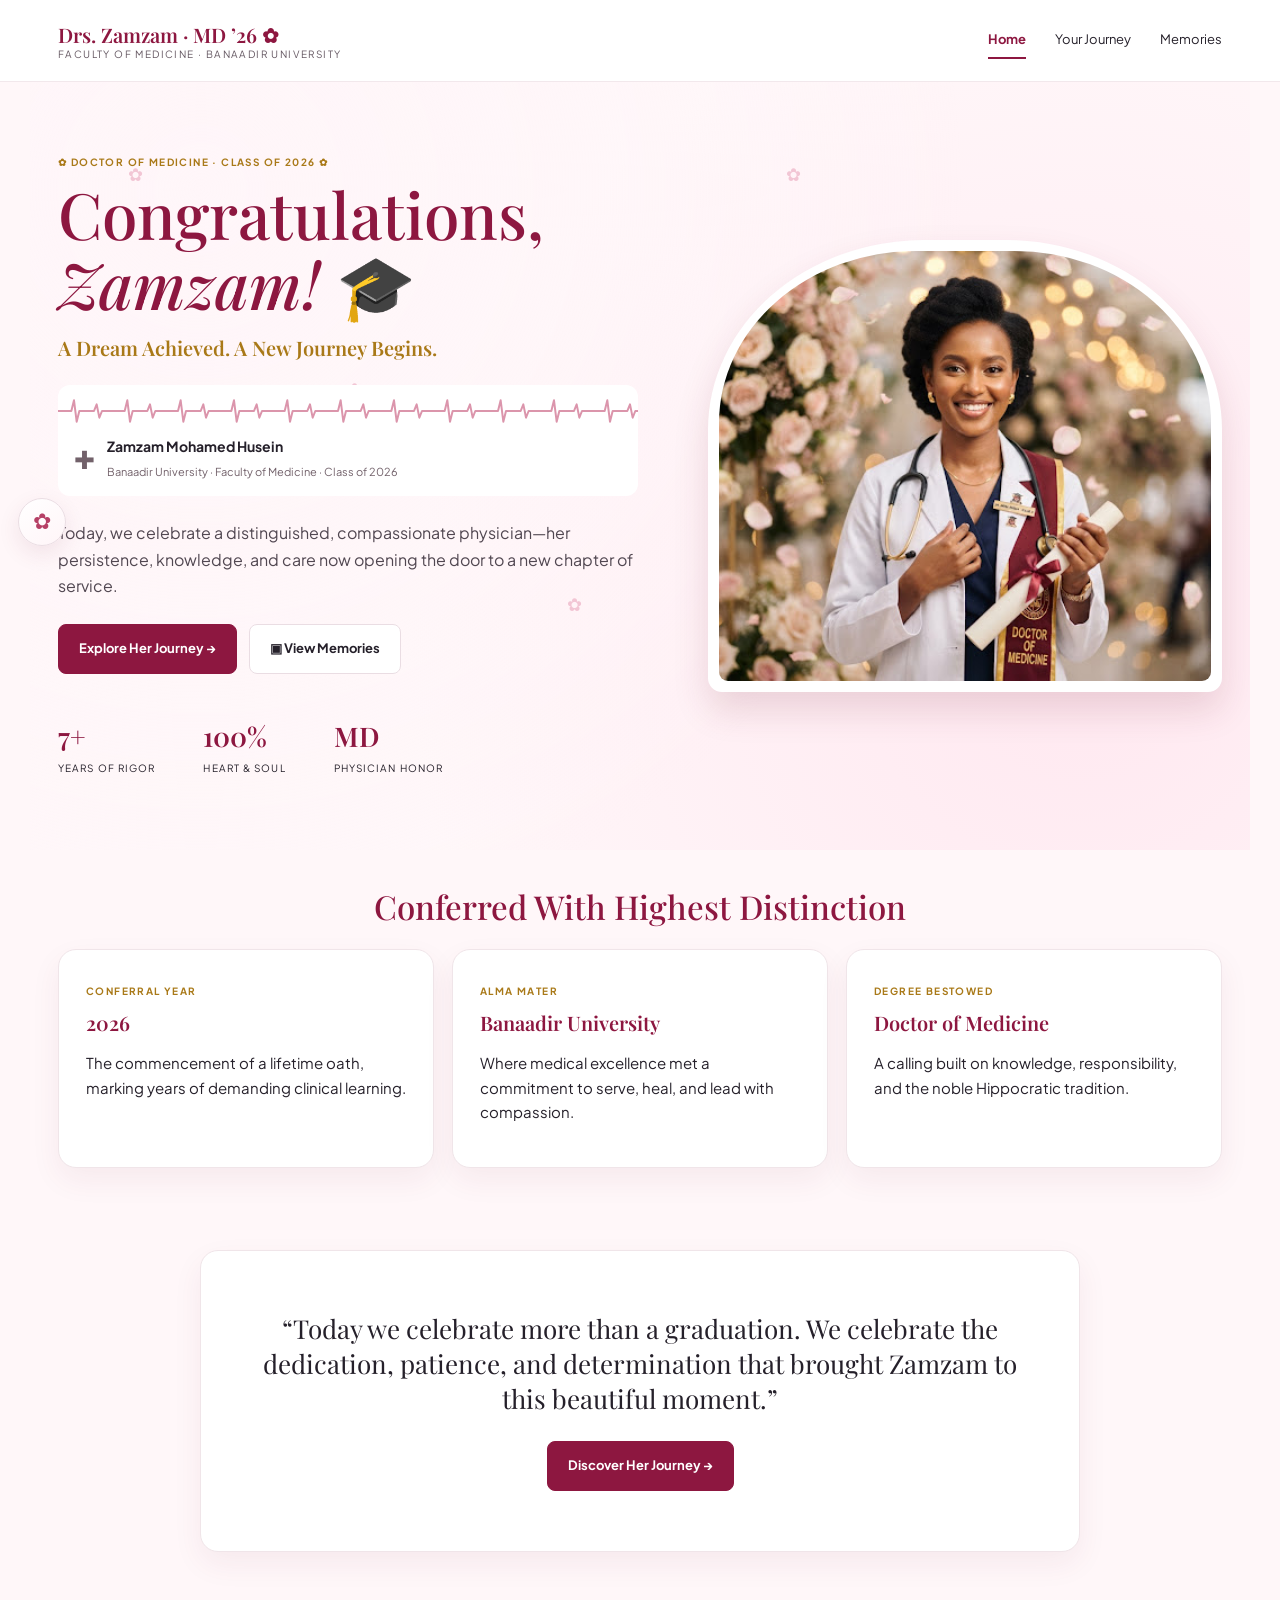
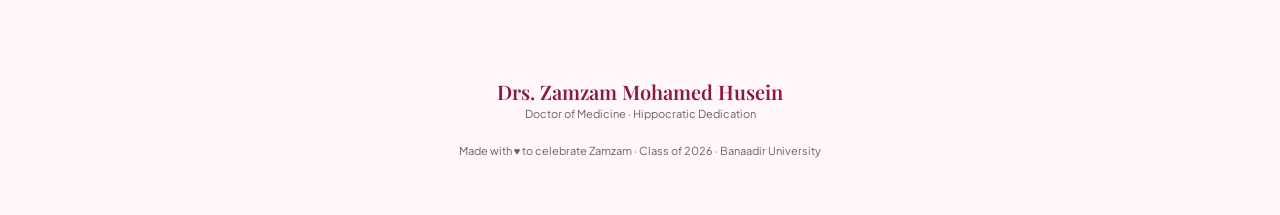
==== index.html @ 51336e5a "initial commit" ====
<!doctype html><html lang="en"><head><meta charset="utf-8"><meta name="viewport" content="width=device-width,initial-scale=1"><title>Congratulations, Zamzam!</title><link rel="preconnect" href="https://fonts.googleapis.com"><link rel="preconnect" href="https://fonts.gstatic.com" crossorigin><link href="https://fonts.googleapis.com/css2?family=Playfair+Display:ital,wght@0,500;0,600;1,500&family=Plus+Jakarta+Sans:wght@400;600;700&display=swap" rel="stylesheet"><link rel="stylesheet" href="styles.css"></head><body>
<header class="site-header"><div class="nav-wrap"><a class="brand" href="index.html">Drs. Zamzam · MD ’26 ✿<small>Faculty of Medicine · Banaadir University</small></a><nav class="desktop-nav"><a class="active" href="index.html">Home</a><a href="journey.html">Your Journey</a><a href="memories.html">Memories</a></nav><button class="menu-button" aria-label="Open menu" onclick="toggleMenu()">☰</button></div></header><nav class="mobile-menu" aria-label="Mobile navigation"><button aria-label="Close menu" onclick="toggleMenu()">×</button><span class="eyebrow">Zamzam ✿</span><a href="index.html">Home</a><a href="journey.html">Your Journey</a><a href="memories.html">Memories</a><small>Faculty of Medicine · Banaadir University</small></nav>
<main><section class="page home-hero"><div class="hero-copy"><div class="eyebrow">✿ Doctor of Medicine · Class of 2026 ✿</div><h1 class="title">Congratulations,<br><em>Zamzam!</em> 🎓</h1><h2 style="font:600 20px var(--serif);color:var(--gold);margin:0">A Dream Achieved. A New Journey Begins.</h2><div class="credentials"><span style="font-size:25px">✚</span><div><strong>Zamzam Mohamed Husein</strong><span>Banaadir University · Faculty of Medicine · Class of 2026</span></div></div><p>Today, we celebrate a distinguished, compassionate physician—her persistence, knowledge, and care now opening the door to a new chapter of service.</p><div class="hero-actions"><a class="button" href="journey.html">Explore Her Journey →</a><a class="button ghost" href="memories.html">▣ View Memories</a></div><div class="stats"><div class="stat"><b>7+</b><span>Years of rigor</span></div><div class="stat"><b>100%</b><span>Heart & soul</span></div><div class="stat"><b>MD</b><span>Physician honor</span></div></div></div><div class="portrait-frame"><img src="assets/photo1.jpg" alt="Dr. Zamzam celebrating her medical graduation" fetchpriority="high" decoding="async" width="720" height="430"></div></section>
<section class="page" style="padding-top:5px"><div class="center"><span class="eyebrow">Historic milestone</span><h2 class="title" style="font-size:33px">Conferred With Highest Distinction</h2></div><div class="feature-strip"><article class="card"><span class="eyebrow">Conferral year</span><h3>2026</h3><p>The commencement of a lifetime oath, marking years of demanding clinical learning.</p></article><article class="card"><span class="eyebrow">Alma mater</span><h3>Banaadir University</h3><p>Where medical excellence met a commitment to serve, heal, and lead with compassion.</p></article><article class="card"><span class="eyebrow">Degree bestowed</span><h3>Doctor of Medicine</h3><p>A calling built on knowledge, responsibility, and the noble Hippocratic tradition.</p></article></div><div class="card quote"><blockquote>“Today we celebrate more than a graduation. We celebrate the dedication, patience, and determination that brought Zamzam to this beautiful moment.”</blockquote><a class="button" href="journey.html">Discover Her Journey →</a></div></section></main><footer class="site-footer"><strong>Drs. Zamzam Mohamed Husein</strong>Doctor of Medicine · Hippocratic Dedication<br><br>Made with ♥ to celebrate Zamzam · Class of 2026 · Banaadir University</footer><script src="site.js"></script></body></html>
---- styles.css ----
:root{--wine:#8d1740;--rose:#b64066;--blush:#fff7f9;--ink:#25202a;--gold:#a97918;--line:#ead8df;--paper:#fff;--serif:"Playfair Display",Georgia,serif;--sans:"Plus Jakarta Sans",Arial,sans-serif}*{box-sizing:border-box}html{scroll-behavior:smooth}body{margin:0;background:var(--blush);color:var(--ink);font:15px/1.65 var(--sans)}img{display:block;width:100%;object-fit:cover}a{color:inherit;text-decoration:none}.site-header{height:82px;background:#fffffff2;backdrop-filter:blur(15px);border-bottom:1px solid #f2e8ec;position:sticky;top:0;z-index:20}.nav-wrap{max-width:1220px;height:100%;padding:0 28px;margin:auto;display:flex;align-items:center;justify-content:space-between;gap:24px}.brand{font:600 20px var(--serif);color:var(--wine)}.brand small{display:block;font:10px/1.2 var(--sans);letter-spacing:.14em;color:#665963;text-transform:uppercase}.desktop-nav{display:flex;gap:29px;font-size:13px}.desktop-nav a{padding:7px 0;border-bottom:2px solid transparent}.desktop-nav a.active{border-color:var(--wine);color:var(--wine);font-weight:700}.menu-button{display:none;background:transparent;border:0;color:var(--wine);font-size:27px;padding:8px}.mobile-menu{display:none}.eyebrow{font-size:10px;font-weight:700;letter-spacing:.14em;text-transform:uppercase;color:var(--gold)}.page{max-width:1220px;margin:auto;padding:72px 28px}.title{font:500 48px/1.1 var(--serif);color:var(--wine);margin:8px 0 15px}.subtitle{max-width:620px;color:#6a5c65;margin:0 auto}.center{text-align:center}.button{display:inline-flex;align-items:center;justify-content:center;gap:8px;border:1px solid var(--wine);border-radius:8px;padding:13px 20px;background:var(--wine);color:#fff;font-weight:700;font-size:13px;transition:.2s}.button:hover{transform:translateY(-2px);background:#70102f}.button.ghost{background:#fff;color:var(--ink);border-color:#eadde3}.card{background:var(--paper);border:1px solid #f0e5e9;border-radius:18px;box-shadow:0 12px 30px #75234410}.home-hero{min-height:570px;display:grid;grid-template-columns:1.06fr .94fr;align-items:center;gap:70px}.home-hero .title{font-size:64px}.credentials{display:grid;grid-template-columns:auto 1fr;align-items:center;column-gap:12px;row-gap:4px;margin:24px 0;padding:10px 16px 13px;border-radius:12px;background:#fff;overflow:hidden}.credentials strong{display:block;font-size:14px}.credentials span{font-size:11px;color:#72616a}.hero-copy p{max-width:590px;color:#514751;font-size:16px}.hero-actions{display:flex;gap:12px;margin-top:25px}.stats{display:flex;gap:48px;margin-top:44px}.stat b{font:600 27px var(--serif);color:var(--wine);display:block}.stat span{font-size:10px;letter-spacing:.11em;text-transform:uppercase}.portrait-frame{padding:11px;background:white;border-radius:42% 42% 14px 14px;box-shadow:0 18px 35px #79253b26}.portrait-frame img{height:430px;border-radius:40% 40% 9px 9px}.feature-strip{display:grid;grid-template-columns:repeat(3,1fr);gap:18px;margin:24px 0 82px}.feature-strip .card{padding:27px}.feature-strip h3{font:600 20px var(--serif);color:var(--wine);margin:7px 0}.quote{max-width:880px;margin:20px auto 0;padding:60px 40px;text-align:center}.quote blockquote{font:26px/1.35 var(--serif);margin:0 0 25px}.timeline{max-width:930px;margin:70px auto;position:relative}.timeline:before{content:"";position:absolute;top:20px;bottom:20px;left:50%;width:2px;background:linear-gradient(var(--line),#d7a01e,var(--line))}.milestone{display:grid;grid-template-columns:1fr 70px 1fr;align-items:center;margin:34px 0}.milestone:nth-child(odd) .milestone-card{grid-column:1;text-align:right}.milestone:nth-child(odd) .year{grid-column:2}.milestone:nth-child(even) .milestone-card{grid-column:3}.milestone:nth-child(even) .year{grid-column:2}.milestone-card{padding:20px 23px}.milestone-card h3{font:600 22px var(--serif);color:var(--wine);margin:2px 0 8px}.milestone-card p{margin:0;color:#665963;font-size:13px}.year{width:35px;height:35px;border-radius:50%;display:grid;place-items:center;background:var(--wine);border:6px solid var(--blush);color:#fff;font:11px var(--sans);z-index:1;justify-self:center}.journey-grid{display:grid;grid-template-columns:2fr 1fr;gap:18px}.journey-gallery{display:grid;grid-template-columns:1fr 1fr;gap:18px}.journey-gallery img{height:290px;border-radius:13px}.side-note{padding:31px;background:linear-gradient(145deg,#fff,#fff2f5)}.side-note h3{font:600 27px/1.2 var(--serif);color:var(--wine)}.gallery{display:grid;grid-template-columns:repeat(2,1fr);gap:20px;margin-top:36px}.memory{background:#fff;border:1px solid #f0e5e9;border-radius:14px;overflow:hidden;box-shadow:0 9px 24px #75234410;cursor:pointer;transition:.2s}.memory:hover{transform:translateY(-5px)}.memory img{height:300px}.memory figcaption{padding:13px 15px}.memory strong{display:block;font:600 18px var(--serif);color:var(--wine)}.memory span{font-size:11px;color:#70616a}.letter{max-width:850px;padding:57px 58px;margin:88px auto}.letter h2{font:500 31px var(--serif);color:var(--wine);margin:8px 0 22px}.letter p{color:#574b53}.letter .big-line{background:#fff0f4;padding:13px;text-align:center;font:600 24px var(--serif);color:var(--wine)}.celebrate{max-width:1120px;margin:45px auto 0;padding:55px 30px;background:linear-gradient(120deg,#89163d,#b34267);border-radius:18px;color:white;text-align:center}.celebrate h2{font:600 42px/1.1 var(--serif);margin:9px}.celebrate p{margin:0 0 25px}.celebrate .button{background:#ffdf7c;color:#55200c;border-color:#ffdf7c}.site-footer{text-align:center;padding:55px 20px;color:#6c5f68;font-size:11px}.site-footer strong{display:block;font:600 20px var(--serif);color:var(--wine)}.lightbox{position:fixed;inset:0;background:#1e1018e8;z-index:50;display:none;align-items:center;justify-content:center;padding:24px}.lightbox.open{display:flex}.lightbox img{max-width:min(900px,94vw);max-height:82vh;width:auto;border-radius:10px}.lightbox button{position:absolute;right:25px;top:20px;background:#fff;border:0;border-radius:50%;width:43px;height:43px;font-size:25px;color:var(--wine)}
@media(max-width:700px){.site-header{height:68px}.nav-wrap{padding:0 18px}.brand{font-size:18px}.brand small{display:none}.desktop-nav{display:none}.menu-button{display:block}.mobile-menu{position:fixed;inset:0;background:#fffafa;z-index:40;padding:26px;flex-direction:column;justify-content:center;align-items:center;gap:29px;background-image:radial-gradient(#e8bccb 1px,transparent 1px);background-size:23px 23px}.mobile-menu.open{display:flex}.mobile-menu a{font:500 39px var(--serif);color:var(--wine)}.mobile-menu button{position:absolute;right:20px;top:17px;background:none;border:0;font-size:30px;color:var(--wine)}.page{padding:44px 18px}.title{font-size:35px}.home-hero{display:flex;min-height:0;flex-direction:column-reverse;align-items:stretch;gap:27px;text-align:center}.home-hero .title{font-size:46px}.portrait-frame{border-radius:19px;padding:7px}.portrait-frame img{height:360px;border-radius:14px;object-position:center}.hero-copy p{font-size:14px}.credentials{text-align:left;margin:18px 0}.hero-actions{flex-direction:column;margin-top:22px}.hero-actions .button{width:100%}.stats{justify-content:center;gap:20px;margin-top:28px}.stat b{font-size:23px}.feature-strip{grid-template-columns:1fr;margin:46px 0}.feature-strip .card{padding:20px}.quote{padding:36px 20px}.quote blockquote{font-size:22px}.timeline{margin:42px 0 15px;padding-left:34px}.timeline:before{left:17px}.milestone,.milestone:nth-child(odd),.milestone:nth-child(even){display:block;margin:0 0 22px}.milestone-card,.milestone:nth-child(odd) .milestone-card,.milestone:nth-child(even) .milestone-card{display:block;text-align:left;padding:19px}.year,.milestone:nth-child(odd) .year,.milestone:nth-child(even) .year{position:absolute;left:0;margin-top:-64px;width:35px}.journey-grid{grid-template-columns:1fr}.journey-gallery{gap:10px}.journey-gallery img{height:195px}.side-note{padding:23px}.gallery{grid-template-columns:1fr;gap:15px;margin-top:25px}.memory img{height:280px}.letter{padding:34px 22px;margin:54px auto}.letter h2{font-size:27px}.celebrate{padding:42px 18px;border-radius:14px}.celebrate h2{font-size:34px}.subtitle{font-size:13px}.site-footer{padding:42px 18px}.lightbox{padding:12px}.lightbox button{right:14px;top:13px}.celebrate-actions{display:flex;flex-wrap:wrap;gap:12px;justify-content:center}.celebrate .button.ghost.celebrate-home{background:transparent;color:#fff;border-color:#ffffff80}.celebrate .button.ghost.celebrate-home:hover{background:#ffffff18;color:#fff}}

/* ── Animation polish (additive) ── */
@view-transition{navigation:auto}
::view-transition-old(root),::view-transition-new(root){animation-duration:.45s;animation-timing-function:cubic-bezier(.22,1,.36,1)}
::view-transition-old(root){animation-name:page-fade-out}
::view-transition-new(root){animation-name:page-fade-in}
@keyframes page-fade-out{from{opacity:1;transform:translateY(0)}to{opacity:0;transform:translateY(-10px)}}
@keyframes page-fade-in{from{opacity:0;transform:translateY(12px)}to{opacity:1;transform:translateY(0)}}
body{overflow-x:hidden}
body.menu-open{overflow:hidden}
body.lightbox-open{overflow:hidden}

/* Buttons */
.button{transition:transform .22s cubic-bezier(.22,1,.36,1),background .22s,box-shadow .22s,filter .22s,border-color .22s}
.button:hover{box-shadow:0 10px 22px #75234424;filter:brightness(1.03)}
.button:active{transform:translateY(0) scale(.98)}
.button:focus-visible{outline:2px solid var(--rose);outline-offset:3px}

/* Desktop nav */
.desktop-nav a{position:relative;transition:color .25s,border-color .25s}
.desktop-nav a:not(.active)::after{content:"";position:absolute;left:0;right:0;bottom:-2px;height:2px;background:linear-gradient(90deg,var(--rose),var(--wine));transform:scaleX(0);transform-origin:left;transition:transform .32s cubic-bezier(.22,1,.36,1)}
.desktop-nav a:not(.active):hover::after,.desktop-nav a.nav-hover::after{transform:scaleX(1)}
.desktop-nav a.active::after{content:"";position:absolute;left:0;right:0;bottom:-2px;height:2px;background:var(--wine);transform:scaleX(1)}

/* Mobile menu */
.menu-button{transition:transform .25s,color .25s}
.menu-button:active{transform:scale(.92)}
@media(max-width:700px){.mobile-menu{display:flex;pointer-events:none}}
.mobile-menu{opacity:0;visibility:hidden;transition:opacity .35s cubic-bezier(.22,1,.36,1),visibility .35s}
.mobile-menu.open{opacity:1;visibility:visible;pointer-events:auto}
.mobile-menu a{opacity:0;transform:translateY(18px);transition:opacity .4s cubic-bezier(.22,1,.36,1),transform .4s cubic-bezier(.22,1,.36,1);transition-delay:calc(.06s * var(--nav-i, 0))}
.mobile-menu.open a{opacity:1;transform:translateY(0)}
.mobile-menu button{transition:transform .25s}
.mobile-menu.open button{transform:rotate(90deg)}

/* Scroll reveals */
.reveal{opacity:0;transform:translateY(22px);transition:opacity .65s cubic-bezier(.22,1,.36,1),transform .65s cubic-bezier(.22,1,.36,1);transition-delay:calc(.08s * var(--reveal-i, 0))}
.reveal.reveal-heading{transform:translateY(16px)}
.reveal.reveal-image{transform:translateY(14px) scale(.97)}
.reveal.reveal-gallery{transform:translateY(20px) scale(.97)}
.reveal.is-visible{opacity:1;transform:none}
.reveal-timeline:before{transform-origin:top;transform:scaleY(0);transition:transform 1.1s cubic-bezier(.22,1,.36,1) .1s}
.reveal-timeline.is-visible:before{transform:scaleY(1)}
.reveal-milestone .milestone-card,.reveal-milestone .year{opacity:0;transform:translateY(16px) scale(.94);transition:opacity .55s cubic-bezier(.22,1,.36,1),transform .55s cubic-bezier(.22,1,.36,1);transition-delay:calc(.14s * var(--reveal-i, 0) + .2s)}
.reveal-milestone.is-visible .milestone-card,.reveal-milestone.is-visible .year{opacity:1;transform:none}
.reveal-milestone .year{transition-delay:calc(.14s * var(--reveal-i, 0) + .35s)}

/* Hero sequence */
.home-hero{position:relative;overflow:hidden}
.hero-bg{position:absolute;inset:-10%;background:radial-gradient(circle at 20% 20%,#fff6f9 0,transparent 55%),radial-gradient(circle at 80% 70%,#ffe8f0 0,transparent 50%);opacity:.6;pointer-events:none;z-index:0;transition:opacity .8s cubic-bezier(.22,1,.36,1)}
.home-hero.hero-ready .hero-bg{opacity:1}
.home-hero > *:not(.hero-bg):not(.hero-flowers){position:relative;z-index:1}
.hero-item{opacity:1;transform:translateY(8px);transition:opacity .42s cubic-bezier(.22,1,.36,1),transform .42s cubic-bezier(.22,1,.36,1);transition-delay:calc(.05s * var(--hero-i, 0))}
.hero-item.reveal-image,.portrait-frame.hero-item{transform:translateY(6px) scale(.99)}
.home-hero:not(.hero-ready) .hero-item{opacity:.92}
.home-hero.hero-ready .hero-item,.hero-item.is-visible{opacity:1;transform:none}
.hero-flowers{position:absolute;inset:0;pointer-events:none;z-index:0}
.hero-flower{position:absolute;left:var(--fx);top:var(--fy);color:#e8a0b8;font-size:18px;opacity:0;animation:hero-bloom 1.2s cubic-bezier(.22,1,.36,1) calc(.7s + var(--fd)) both,flower-float 9s ease-in-out calc(1.8s + var(--fd)) infinite}
@keyframes hero-bloom{from{opacity:0;transform:scale(.6) translateY(8px)}to{opacity:.55;transform:scale(1) translateY(0)}}
@keyframes flower-float{0%,100%{transform:translateY(0)}50%{transform:translateY(-8px)}}

/* Petals layer */
.petals-layer{position:fixed;inset:0;pointer-events:none;z-index:5;overflow:hidden;contain:strict}
.petal{position:absolute;left:var(--x);top:-8%;font-size:calc(18px * var(--size));opacity:.52;animation:petal-fall var(--duration) linear var(--delay) infinite}
.petal-inner{display:block;animation:petal-sway calc(var(--duration) * .45) ease-in-out var(--delay) infinite}
.petal-glyph{line-height:1}
.petal-flower{color:#e8a8bc;opacity:.58;font-size:calc(17px * var(--size))}
.petal-cap{color:#8d1740;opacity:.55;font-size:calc(16px * var(--size))}
.petal-scroll{color:#a97918;opacity:.52;font-size:calc(15px * var(--size))}
.petal-medical{color:#c97896;opacity:.54;font-size:calc(15px * var(--size))}
.petal-heart{color:#b64066;opacity:.56;font-size:calc(14px * var(--size))}
.petal-sparkle{color:#d7a01e;opacity:.58;font-size:calc(13px * var(--size))}
.petal-dot{width:7px;height:7px;border-radius:50%;background:#efb8ca;opacity:.38}
.petal-dot-gold{background:#e8c86a;opacity:.34}
@keyframes petal-fall{0%{transform:translate3d(0,-8vh,0) rotate(0deg)}100%{transform:translate3d(var(--drift),108vh,0) rotate(var(--spin,280deg))}}
@keyframes petal-sway{0%,100%{transform:translate3d(0,0,0)}50%{transform:translate3d(var(--sway,6px),0,0)}}

/* Flower celebration trigger */
.celebration-trigger{position:fixed;left:18px;top:58%;transform:translateY(-50%);z-index:25;width:48px;height:48px;padding:0;border:1px solid #eadde3;border-radius:50%;background:linear-gradient(145deg,#fff,#fff5f8);color:var(--rose);cursor:pointer;box-shadow:0 8px 22px #75234418,0 0 0 0 #b6406620;display:grid;place-items:center;transition:transform .25s cubic-bezier(.22,1,.36,1),box-shadow .25s,border-color .25s,background .25s;animation:trigger-float 4.2s ease-in-out infinite}
.celebration-trigger__icon{font-size:22px;line-height:1;display:block;animation:trigger-bloom 3.6s ease-in-out infinite}
.celebration-trigger:hover{border-color:#ddb8c8;box-shadow:0 10px 26px #75234424,0 0 0 4px #b6406614;transform:translateY(-50%) scale(1.05)}
.celebration-trigger:active{transform:translateY(-50%) scale(.94)}
.celebration-trigger:focus-visible{outline:2px solid var(--rose);outline-offset:3px}
.celebration-trigger.is-popping{animation:none;transform:translateY(-50%) scale(1.12);box-shadow:0 12px 28px #75234430,0 0 0 8px #ffdf7c33}
.celebration-trigger.is-popping .celebration-trigger__icon{animation:trigger-pop .55s cubic-bezier(.22,1,.36,1)}
@keyframes trigger-float{0%,100%{transform:translateY(-50%) translateX(0)}50%{transform:translateY(calc(-50% - 6px)) translateX(2px)}}
@keyframes trigger-bloom{0%,100%{transform:scale(1) rotate(0deg)}50%{transform:scale(1.08) rotate(-6deg)}}
@keyframes trigger-pop{0%{transform:scale(1)}40%{transform:scale(1.35) rotate(12deg)}100%{transform:scale(1) rotate(0deg)}}

/* ECG — full-width of host box, seamless infinite scroll */
.ecg-wrap{color:#d88aa3;overflow:hidden;width:100%;height:32px;margin:0;opacity:.9;contain:paint}
.credentials .ecg-wrap{grid-column:1/-1;width:calc(100% + 32px);margin:0 -16px 4px}
.celebrate .ecg-wrap{max-width:none;margin:0 auto 14px;color:#ffc9dc;height:36px}
.ecg-track{display:flex;width:max-content;height:100%;animation:ecg-scroll 14s linear infinite}
.ecg-line{height:100%;width:auto;display:block;flex:0 0 auto}
.ecg-path{vector-effect:non-scaling-stroke}
@keyframes ecg-scroll{from{transform:translate3d(0,0,0)}to{transform:translate3d(-50%,0,0)}}

/* Gallery */
.memory{position:relative;transition:transform .35s cubic-bezier(.22,1,.36,1),box-shadow .35s}
.memory::before{content:"";position:absolute;inset:0;background:linear-gradient(180deg,transparent 45%,#8d174038 100%);opacity:0;transition:opacity .35s;z-index:1;pointer-events:none;border-radius:14px}
.memory::after{content:"✿";position:absolute;top:14px;right:14px;color:#fff;font-size:16px;opacity:0;transform:scale(.8);transition:opacity .3s,transform .3s;z-index:2;pointer-events:none;text-shadow:0 2px 8px #00000040}
@media(hover:hover){.memory:hover{transform:translateY(-6px) scale(1.01);box-shadow:0 16px 34px #75234420}.memory:hover::before{opacity:1}.memory:hover::after{opacity:.95;transform:scale(1)}}
.memory img{transition:transform .45s cubic-bezier(.22,1,.36,1)}
@media(hover:hover){.memory:hover img{transform:scale(1.04)}}
.reveal-gallery.is-visible{transform:none}

/* Lightbox */
.lightbox{opacity:0;transition:opacity .32s cubic-bezier(.22,1,.36,1);background:#1e101800}
.lightbox.open{display:flex}
.lightbox.visible{background:#1e1018e8;opacity:1}
.lightbox.closing{opacity:0}
.lightbox img{opacity:0;transform:scale(.94);transition:opacity .32s cubic-bezier(.22,1,.36,1),transform .32s cubic-bezier(.22,1,.36,1)}
.lightbox.visible img{opacity:1;transform:scale(1)}
.lightbox.closing img{opacity:0;transform:scale(.96)}
.lightbox button{cursor:pointer;transition:transform .2s,box-shadow .2s;box-shadow:0 4px 14px #00000030}
.lightbox button:hover{transform:scale(1.06)}
.lightbox button:focus-visible{outline:2px solid var(--rose);outline-offset:2px}

/* Celebration */
.celebrate-actions{display:flex;flex-wrap:wrap;gap:12px;justify-content:center}
.celebrate .button.ghost.celebrate-home{background:transparent;color:#fff;border-color:#ffffff80}
.celebrate .button.ghost.celebrate-home:hover{background:#ffffff18;color:#fff}
.celebrate-stage{position:relative;overflow:hidden}
.celebrate-stage::before,.celebrate-stage::after{content:"✦";position:absolute;font-size:14px;color:#ffdf7c;opacity:0;pointer-events:none}
.celebrate-stage::before{top:18%;left:12%}
.celebrate-stage::after{bottom:20%;right:14%;animation-delay:.6s}
.celebrate-pop::before,.celebrate-pop::after{animation:sparkle 2.4s ease-in-out infinite}
.celebrate-pop h2{animation:celebrate-rise .8s cubic-bezier(.22,1,.36,1) both}
.celebrate-pop .eyebrow{animation:celebrate-rise .65s cubic-bezier(.22,1,.36,1) both}
.celebrate-pop p{animation:celebrate-rise .75s cubic-bezier(.22,1,.36,1) .08s both}
.celebrate-pop .celebrate-actions{animation:celebrate-rise .85s cubic-bezier(.22,1,.36,1) .16s both}
@keyframes celebrate-rise{from{opacity:0;transform:translateY(18px)}to{opacity:1;transform:none}}
@keyframes sparkle{0%,100%{opacity:0;transform:scale(.6) rotate(0deg)}50%{opacity:.75;transform:scale(1.2) rotate(20deg)}}
.confetti-canvas{position:fixed;inset:0;pointer-events:none;z-index:60}
.confetti-canvas--popper{z-index:65}

/* Journey gallery images */
.journey-gallery img{transition:transform .45s cubic-bezier(.22,1,.36,1),box-shadow .45s}
@media(hover:hover){.journey-gallery img:hover{transform:scale(1.02);box-shadow:0 12px 28px #75234418}}

/* Reduced motion */
@media(prefers-reduced-motion:reduce){
html{scroll-behavior:auto}
::view-transition-old(root),::view-transition-new(root){animation:none}
body.is-entering{animation:none}
.reveal,.reveal-milestone .milestone-card,.reveal-milestone .year,.hero-item{opacity:1;transform:none;transition:none}
.reveal-timeline:before{transform:scaleY(1);transition:none}
.petal,.petal-inner,.hero-flower,.celebration-trigger,.celebration-trigger__icon,.celebrate-pop h2,.celebrate-pop .eyebrow,.celebrate-pop p,.celebrate-pop .celebrate-actions{animation:none!important}
.ecg-track{animation:none!important}
.memory,.memory img,.button,.desktop-nav a::after,.mobile-menu,.mobile-menu a,.lightbox,.lightbox img,.celebration-trigger{transition:none}
.celebration-trigger:hover,.celebration-trigger:active{transform:translateY(-50%)}
}
@media(max-width:700px){
.petal:nth-child(n+5){display:none}
.hero-flower{font-size:14px}
.reveal,.hero-item{transform:translateY(12px)}
.memory:hover{transform:none}
.celebration-trigger{left:14px;width:46px;height:46px;top:62%}
.celebration-trigger__icon{font-size:20px}
}

@media(max-width:900px){
.home-hero{display:flex;min-height:0;flex-direction:column-reverse;align-items:stretch;gap:28px}
.home-hero .title{font-size:48px}
.portrait-frame{border-radius:22px;padding:8px}
.portrait-frame img{height:380px;border-radius:16px;object-position:center}
.feature-strip{grid-template-columns:1fr;margin:46px 0}
.journey-grid{grid-template-columns:1fr}
.gallery{grid-template-columns:1fr;gap:16px}
}

@media(max-width:1024px){
.site-header{backdrop-filter:none;-webkit-backdrop-filter:none;background:#fff}
.hero-flower{animation:hero-bloom 1s cubic-bezier(.22,1,.36,1) calc(.4s + var(--fd)) both}
.celebration-trigger,.celebration-trigger__icon{animation:none}
.home-hero{overflow:visible}
}

@media(pointer:coarse){
.button:hover{transform:none;box-shadow:none;filter:none}
.memory:hover,.memory:hover img,.journey-gallery img:hover{transform:none;box-shadow:0 9px 24px #75234410}
}

body.is-hidden .petal,
body.is-hidden .petal-inner,
body.is-hidden .hero-flower,
body.is-hidden .ecg-track,
body.is-hidden .celebration-trigger,
body.is-hidden .celebration-trigger__icon{
animation-play-state:paused
}

.feature-strip .card,.memory,.milestone-card,.letter,.quote{
content-visibility:auto;
contain-intrinsic-size:auto 220px
}
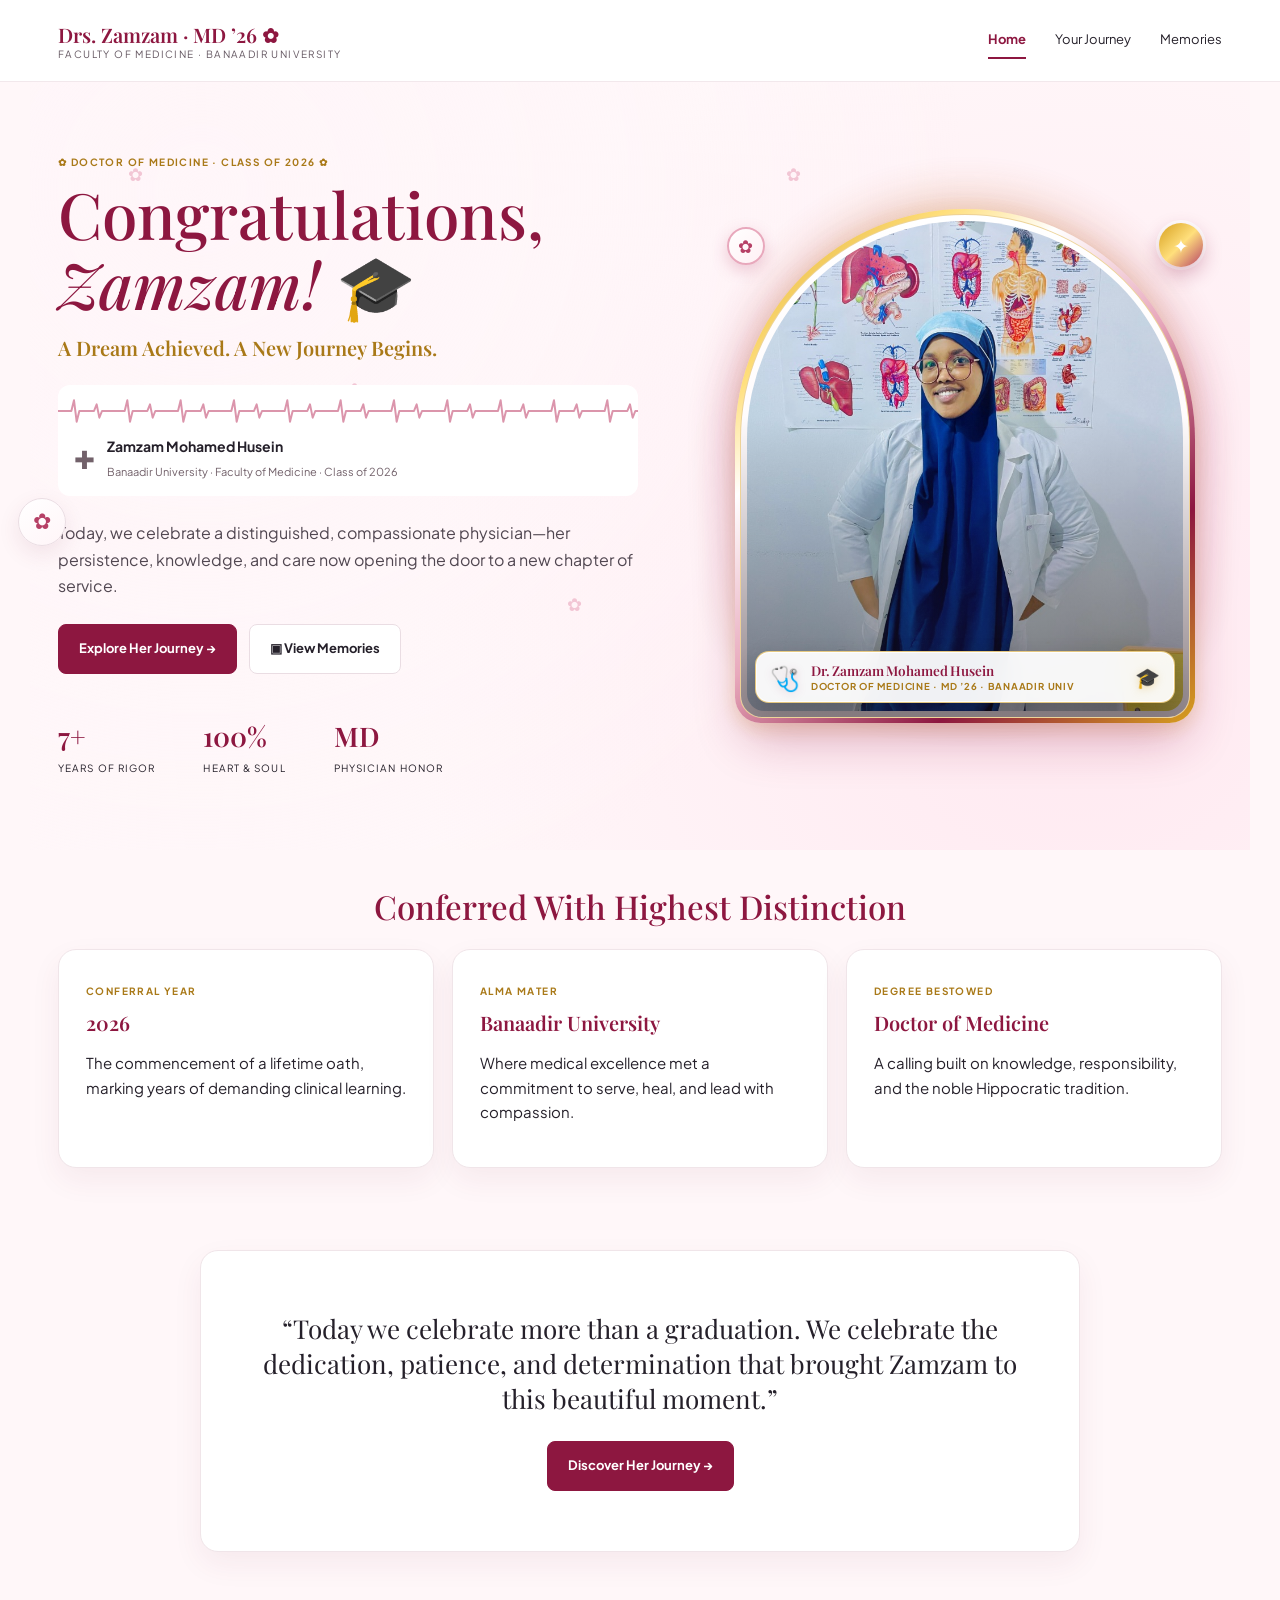
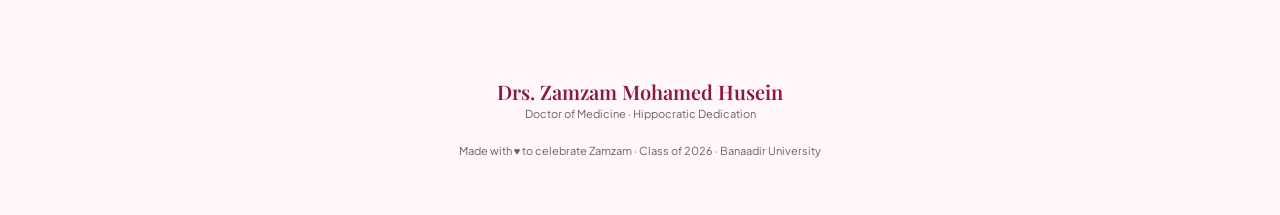
==== commit 5a07038f: "update website" ====
--- a/index.html
+++ b/index.html
@@ -1,4 +1,4 @@
 <!doctype html><html lang="en"><head><meta charset="utf-8"><meta name="viewport" content="width=device-width,initial-scale=1"><title>Congratulations, Zamzam!</title><link rel="preconnect" href="https://fonts.googleapis.com"><link rel="preconnect" href="https://fonts.gstatic.com" crossorigin><link href="https://fonts.googleapis.com/css2?family=Playfair+Display:ital,wght@0,500;0,600;1,500&family=Plus+Jakarta+Sans:wght@400;600;700&display=swap" rel="stylesheet"><link rel="stylesheet" href="styles.css"></head><body>
 <header class="site-header"><div class="nav-wrap"><a class="brand" href="index.html">Drs. Zamzam · MD ’26 ✿<small>Faculty of Medicine · Banaadir University</small></a><nav class="desktop-nav"><a class="active" href="index.html">Home</a><a href="journey.html">Your Journey</a><a href="memories.html">Memories</a></nav><button class="menu-button" aria-label="Open menu" onclick="toggleMenu()">☰</button></div></header><nav class="mobile-menu" aria-label="Mobile navigation"><button aria-label="Close menu" onclick="toggleMenu()">×</button><span class="eyebrow">Zamzam ✿</span><a href="index.html">Home</a><a href="journey.html">Your Journey</a><a href="memories.html">Memories</a><small>Faculty of Medicine · Banaadir University</small></nav>
-<main><section class="page home-hero"><div class="hero-copy"><div class="eyebrow">✿ Doctor of Medicine · Class of 2026 ✿</div><h1 class="title">Congratulations,<br><em>Zamzam!</em> 🎓</h1><h2 style="font:600 20px var(--serif);color:var(--gold);margin:0">A Dream Achieved. A New Journey Begins.</h2><div class="credentials"><span style="font-size:25px">✚</span><div><strong>Zamzam Mohamed Husein</strong><span>Banaadir University · Faculty of Medicine · Class of 2026</span></div></div><p>Today, we celebrate a distinguished, compassionate physician—her persistence, knowledge, and care now opening the door to a new chapter of service.</p><div class="hero-actions"><a class="button" href="journey.html">Explore Her Journey →</a><a class="button ghost" href="memories.html">▣ View Memories</a></div><div class="stats"><div class="stat"><b>7+</b><span>Years of rigor</span></div><div class="stat"><b>100%</b><span>Heart & soul</span></div><div class="stat"><b>MD</b><span>Physician honor</span></div></div></div><div class="portrait-frame"><img src="assets/photo1.jpg" alt="Dr. Zamzam celebrating her medical graduation" fetchpriority="high" decoding="async" width="720" height="430"></div></section>
+<main><section class="page home-hero"><div class="hero-copy"><div class="eyebrow">✿ Doctor of Medicine · Class of 2026 ✿</div><h1 class="title">Congratulations,<br><em>Zamzam!</em> 🎓</h1><h2 style="font:600 20px var(--serif);color:var(--gold);margin:0">A Dream Achieved. A New Journey Begins.</h2><div class="credentials"><span style="font-size:25px">✚</span><div><strong>Zamzam Mohamed Husein</strong><span>Banaadir University · Faculty of Medicine · Class of 2026</span></div></div><p>Today, we celebrate a distinguished, compassionate physician—her persistence, knowledge, and care now opening the door to a new chapter of service.</p><div class="hero-actions"><a class="button" href="journey.html">Explore Her Journey →</a><a class="button ghost" href="memories.html">▣ View Memories</a></div><div class="stats"><div class="stat"><b>7+</b><span>Years of rigor</span></div><div class="stat"><b>100%</b><span>Heart & soul</span></div><div class="stat"><b>MD</b><span>Physician honor</span></div></div></div><div class="portrait-frame"><div class="portrait-frame__ambient" aria-hidden="true"></div><div class="portrait-frame__outer"><div class="portrait-frame__inner"><img src="assets/hero-portrait.jpg" alt="Dr. Zamzam Mohamed Husein in physician white coat at Banaadir University" fetchpriority="high" decoding="async" width="768" height="1024"><div class="portrait-frame__sheen" aria-hidden="true"></div><div class="portrait-ribbon"><span class="portrait-ribbon__icon" aria-hidden="true">🩺</span><div class="portrait-ribbon__text"><strong>Dr. Zamzam Mohamed Husein</strong><span>Doctor of Medicine · MD ’26 · Banaadir Univ</span></div><span class="portrait-ribbon__seal" aria-hidden="true">🎓</span></div></div></div><div class="frame-crest" aria-hidden="true" title="Honor Graduate"><span>✦</span></div><div class="frame-flower-charm" aria-hidden="true"><span>✿</span></div></div></section>
 <section class="page" style="padding-top:5px"><div class="center"><span class="eyebrow">Historic milestone</span><h2 class="title" style="font-size:33px">Conferred With Highest Distinction</h2></div><div class="feature-strip"><article class="card"><span class="eyebrow">Conferral year</span><h3>2026</h3><p>The commencement of a lifetime oath, marking years of demanding clinical learning.</p></article><article class="card"><span class="eyebrow">Alma mater</span><h3>Banaadir University</h3><p>Where medical excellence met a commitment to serve, heal, and lead with compassion.</p></article><article class="card"><span class="eyebrow">Degree bestowed</span><h3>Doctor of Medicine</h3><p>A calling built on knowledge, responsibility, and the noble Hippocratic tradition.</p></article></div><div class="card quote"><blockquote>“Today we celebrate more than a graduation. We celebrate the dedication, patience, and determination that brought Zamzam to this beautiful moment.”</blockquote><a class="button" href="journey.html">Discover Her Journey →</a></div></section></main><footer class="site-footer"><strong>Drs. Zamzam Mohamed Husein</strong>Doctor of Medicine · Hippocratic Dedication<br><br>Made with ♥ to celebrate Zamzam · Class of 2026 · Banaadir University</footer><script src="site.js"></script></body></html>
--- a/styles.css
+++ b/styles.css
@@ -197,3 +197,195 @@
 content-visibility:auto;
 contain-intrinsic-size:auto 220px
 }
+
+/* ── Royal Physician Portrait Frame & Decorations ── */
+.portrait-frame{
+  position:relative;
+  max-width:460px;
+  width:100%;
+  margin:0 auto;
+  padding:0;
+  background:transparent;
+  box-shadow:none;
+  border-radius:0;
+  transition:transform .45s cubic-bezier(.22,1,.36,1);
+}
+.portrait-frame:hover{
+  transform:translateY(-6px);
+}
+.portrait-frame__ambient{
+  position:absolute;
+  inset:-14px -10px -20px -10px;
+  border-radius:260px 260px 40px 40px;
+  background:radial-gradient(circle at 50% 25%,rgba(215,160,30,.38),rgba(182,64,102,.28) 50%,rgba(141,23,64,.12) 75%,transparent 85%);
+  filter:blur(20px);
+  z-index:0;
+  pointer-events:none;
+  opacity:.9;
+  transition:opacity .4s ease,transform .4s ease;
+}
+.portrait-frame:hover .portrait-frame__ambient{
+  opacity:1;
+  transform:scale(1.02);
+}
+.portrait-frame__outer{
+  position:relative;
+  z-index:1;
+  padding:5px;
+  border-radius:250px 250px 28px 28px;
+  background:linear-gradient(140deg,#d7a01e 0%,#ffdf7c 20%,#ffffff 32%,#e8a8bc 52%,#8d1740 76%,#d7a01e 100%);
+  box-shadow:0 24px 50px -10px rgba(141,23,64,.32),0 6px 18px rgba(215,160,30,.22);
+}
+.portrait-frame__inner{
+  position:relative;
+  border-radius:245px 245px 24px 24px;
+  padding:6px;
+  background:linear-gradient(180deg,#ffffff 0%,#fff7f9 100%);
+  border:1.5px solid rgba(215,160,30,.45);
+  overflow:hidden;
+}
+.portrait-frame__inner img{
+  display:block;
+  width:100%;
+  height:490px;
+  object-fit:cover;
+  object-position:center 15%;
+  border-radius:240px 240px 19px 19px;
+  transition:transform .6s cubic-bezier(.22,1,.36,1);
+}
+.portrait-frame:hover .portrait-frame__inner img{
+  transform:scale(1.025);
+}
+.portrait-frame__sheen{
+  position:absolute;
+  inset:0;
+  pointer-events:none;
+  border-radius:240px 240px 19px 19px;
+  background:linear-gradient(180deg,rgba(255,255,255,.12) 0%,transparent 40%,rgba(30,16,24,.5) 100%);
+}
+.portrait-ribbon{
+  position:absolute;
+  left:14px;
+  right:14px;
+  bottom:14px;
+  display:flex;
+  align-items:center;
+  gap:11px;
+  padding:10px 14px;
+  background:rgba(255,255,255,.94);
+  backdrop-filter:blur(14px);
+  -webkit-backdrop-filter:blur(14px);
+  border:1px solid rgba(215,160,30,.55);
+  border-radius:14px;
+  box-shadow:0 10px 25px rgba(0,0,0,.16),0 0 0 1px rgba(255,255,255,.9) inset;
+  z-index:3;
+  transition:transform .3s cubic-bezier(.22,1,.36,1),box-shadow .3s;
+}
+.portrait-frame:hover .portrait-ribbon{
+  transform:translateY(-2px);
+  box-shadow:0 14px 30px rgba(141,23,64,.22),0 0 0 1px rgba(215,160,30,.7) inset;
+}
+.portrait-ribbon__icon{
+  font-size:24px;
+  line-height:1;
+  flex-shrink:0;
+  filter:drop-shadow(0 2px 4px rgba(141,23,64,.2));
+}
+.portrait-ribbon__text{
+  flex:1;
+  min-width:0;
+}
+.portrait-ribbon__text strong{
+  display:block;
+  font:600 13.5px/1.25 var(--serif);
+  color:var(--wine);
+  letter-spacing:-.01em;
+  white-space:nowrap;
+  overflow:hidden;
+  text-overflow:ellipsis;
+}
+.portrait-ribbon__text span{
+  display:block;
+  font:700 9.5px/1.2 var(--sans);
+  color:var(--gold);
+  letter-spacing:.08em;
+  text-transform:uppercase;
+  margin-top:2px;
+}
+.portrait-ribbon__seal{
+  font-size:20px;
+  line-height:1;
+  flex-shrink:0;
+  filter:drop-shadow(0 2px 4px rgba(215,160,30,.3));
+}
+.frame-crest{
+  position:absolute;
+  top:14px;
+  right:-8px;
+  width:44px;
+  height:44px;
+  border-radius:50%;
+  background:linear-gradient(135deg,#d7a01e,#ffdf7c,#b64066);
+  display:grid;
+  place-items:center;
+  color:#fff;
+  font-size:19px;
+  line-height:1;
+  box-shadow:0 8px 20px rgba(141,23,64,.32),0 0 0 3px #fff;
+  z-index:4;
+  animation:crest-spin 9s linear infinite;
+}
+.frame-flower-charm{
+  position:absolute;
+  top:18px;
+  left:-8px;
+  width:38px;
+  height:38px;
+  border-radius:50%;
+  background:linear-gradient(135deg,#ffffff,#fff0f4);
+  border:2px solid #e8a8bc;
+  display:grid;
+  place-items:center;
+  color:var(--rose);
+  font-size:18px;
+  line-height:1;
+  box-shadow:0 6px 16px rgba(182,64,102,.25);
+  z-index:4;
+  animation:flower-bob 4.5s ease-in-out infinite;
+}
+@keyframes crest-spin{
+  0%,100%{transform:rotate(0deg) scale(1)}
+  50%{transform:rotate(180deg) scale(1.08)}
+}
+@keyframes flower-bob{
+  0%,100%{transform:translateY(0)}
+  50%{transform:translateY(-5px)}
+}
+@media(max-width:900px){
+  .portrait-frame{max-width:420px;padding:0;background:transparent;box-shadow:none;border-radius:0}
+  .portrait-frame__inner img{height:420px}
+  .portrait-frame__outer{border-radius:210px 210px 24px 24px}
+  .portrait-frame__inner{border-radius:205px 205px 20px 20px}
+  .portrait-frame__inner img{border-radius:200px 200px 16px 16px}
+}
+@media(max-width:700px){
+  .portrait-frame{max-width:340px;padding:0;background:transparent;box-shadow:none;border-radius:0}
+  .portrait-frame__inner img{height:380px}
+  .portrait-frame__outer{border-radius:175px 175px 20px 20px}
+  .portrait-frame__inner{border-radius:170px 170px 18px 18px}
+  .portrait-frame__inner img{border-radius:165px 165px 14px 14px}
+  .portrait-ribbon{left:8px;right:8px;bottom:8px;padding:7px 10px;gap:8px}
+  .portrait-ribbon__icon{font-size:20px}
+  .portrait-ribbon__text strong{font-size:12px}
+  .portrait-ribbon__text span{font-size:8.5px}
+  .portrait-ribbon__seal{font-size:17px}
+  .frame-crest{top:8px;right:-4px;width:36px;height:36px;font-size:16px}
+  .frame-flower-charm{top:12px;left:-4px;width:32px;height:32px;font-size:15px}
+}
+@media(prefers-reduced-motion:reduce){
+  .frame-crest,.frame-flower-charm{animation:none!important}
+}
+body.is-hidden .frame-crest,
+body.is-hidden .frame-flower-charm{
+  animation-play-state:paused;
+}
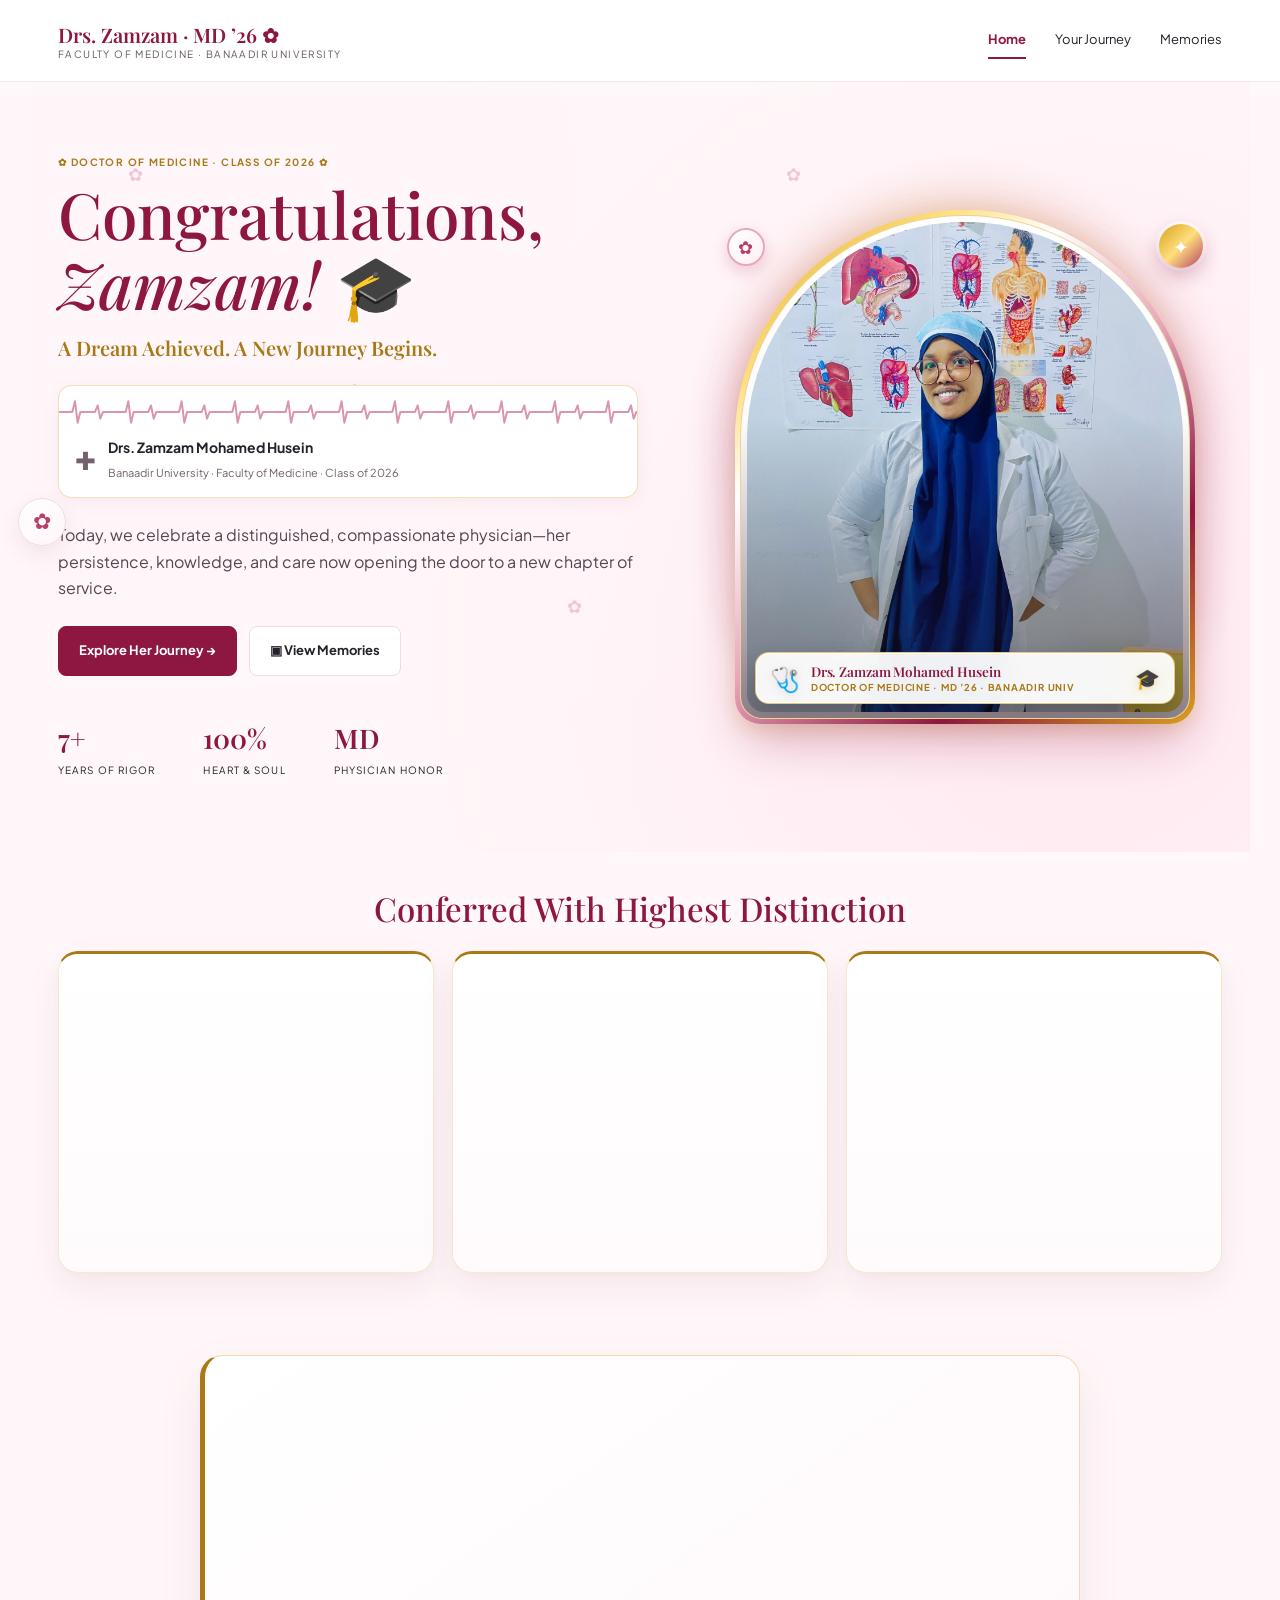
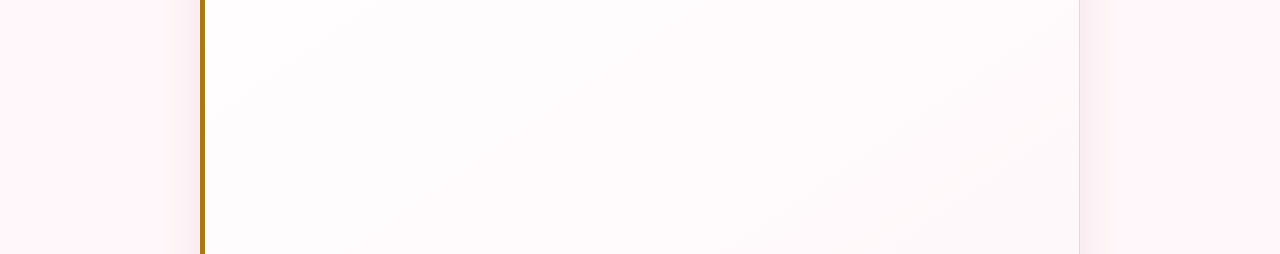
==== commit 91f3e0d1: "update website" ====
--- a/index.html
+++ b/index.html
@@ -1,4 +1,4 @@
-<!doctype html><html lang="en"><head><meta charset="utf-8"><meta name="viewport" content="width=device-width,initial-scale=1"><title>Congratulations, Zamzam!</title><link rel="preconnect" href="https://fonts.googleapis.com"><link rel="preconnect" href="https://fonts.gstatic.com" crossorigin><link href="https://fonts.googleapis.com/css2?family=Playfair+Display:ital,wght@0,500;0,600;1,500&family=Plus+Jakarta+Sans:wght@400;600;700&display=swap" rel="stylesheet"><link rel="stylesheet" href="styles.css"></head><body>
+<!doctype html><html lang="so"><head><meta charset="utf-8"><meta name="viewport" content="width=device-width,initial-scale=1"><title>Hambalyo Drs. Zamzam · Doctor of Medicine</title><link rel="preconnect" href="https://fonts.googleapis.com"><link rel="preconnect" href="https://fonts.gstatic.com" crossorigin><link href="https://fonts.googleapis.com/css2?family=Playfair+Display:ital,wght@0,500;0,600;1,500&family=Plus+Jakarta+Sans:wght@400;600;700&display=swap" rel="stylesheet"><link rel="stylesheet" href="styles.css"></head><body>
 <header class="site-header"><div class="nav-wrap"><a class="brand" href="index.html">Drs. Zamzam · MD ’26 ✿<small>Faculty of Medicine · Banaadir University</small></a><nav class="desktop-nav"><a class="active" href="index.html">Home</a><a href="journey.html">Your Journey</a><a href="memories.html">Memories</a></nav><button class="menu-button" aria-label="Open menu" onclick="toggleMenu()">☰</button></div></header><nav class="mobile-menu" aria-label="Mobile navigation"><button aria-label="Close menu" onclick="toggleMenu()">×</button><span class="eyebrow">Zamzam ✿</span><a href="index.html">Home</a><a href="journey.html">Your Journey</a><a href="memories.html">Memories</a><small>Faculty of Medicine · Banaadir University</small></nav>
-<main><section class="page home-hero"><div class="hero-copy"><div class="eyebrow">✿ Doctor of Medicine · Class of 2026 ✿</div><h1 class="title">Congratulations,<br><em>Zamzam!</em> 🎓</h1><h2 style="font:600 20px var(--serif);color:var(--gold);margin:0">A Dream Achieved. A New Journey Begins.</h2><div class="credentials"><span style="font-size:25px">✚</span><div><strong>Zamzam Mohamed Husein</strong><span>Banaadir University · Faculty of Medicine · Class of 2026</span></div></div><p>Today, we celebrate a distinguished, compassionate physician—her persistence, knowledge, and care now opening the door to a new chapter of service.</p><div class="hero-actions"><a class="button" href="journey.html">Explore Her Journey →</a><a class="button ghost" href="memories.html">▣ View Memories</a></div><div class="stats"><div class="stat"><b>7+</b><span>Years of rigor</span></div><div class="stat"><b>100%</b><span>Heart & soul</span></div><div class="stat"><b>MD</b><span>Physician honor</span></div></div></div><div class="portrait-frame"><div class="portrait-frame__ambient" aria-hidden="true"></div><div class="portrait-frame__outer"><div class="portrait-frame__inner"><img src="assets/hero-portrait.jpg" alt="Dr. Zamzam Mohamed Husein in physician white coat at Banaadir University" fetchpriority="high" decoding="async" width="768" height="1024"><div class="portrait-frame__sheen" aria-hidden="true"></div><div class="portrait-ribbon"><span class="portrait-ribbon__icon" aria-hidden="true">🩺</span><div class="portrait-ribbon__text"><strong>Dr. Zamzam Mohamed Husein</strong><span>Doctor of Medicine · MD ’26 · Banaadir Univ</span></div><span class="portrait-ribbon__seal" aria-hidden="true">🎓</span></div></div></div><div class="frame-crest" aria-hidden="true" title="Honor Graduate"><span>✦</span></div><div class="frame-flower-charm" aria-hidden="true"><span>✿</span></div></div></section>
-<section class="page" style="padding-top:5px"><div class="center"><span class="eyebrow">Historic milestone</span><h2 class="title" style="font-size:33px">Conferred With Highest Distinction</h2></div><div class="feature-strip"><article class="card"><span class="eyebrow">Conferral year</span><h3>2026</h3><p>The commencement of a lifetime oath, marking years of demanding clinical learning.</p></article><article class="card"><span class="eyebrow">Alma mater</span><h3>Banaadir University</h3><p>Where medical excellence met a commitment to serve, heal, and lead with compassion.</p></article><article class="card"><span class="eyebrow">Degree bestowed</span><h3>Doctor of Medicine</h3><p>A calling built on knowledge, responsibility, and the noble Hippocratic tradition.</p></article></div><div class="card quote"><blockquote>“Today we celebrate more than a graduation. We celebrate the dedication, patience, and determination that brought Zamzam to this beautiful moment.”</blockquote><a class="button" href="journey.html">Discover Her Journey →</a></div></section></main><footer class="site-footer"><strong>Drs. Zamzam Mohamed Husein</strong>Doctor of Medicine · Hippocratic Dedication<br><br>Made with ♥ to celebrate Zamzam · Class of 2026 · Banaadir University</footer><script src="site.js"></script></body></html>
+<main><section class="page home-hero"><div class="hero-copy"><div class="eyebrow">✿ Doctor of Medicine · Class of 2026 ✿</div><h1 class="title">Congratulations,<br><em>Zamzam!</em> 🎓</h1><h2 style="font:600 20px var(--serif);color:var(--gold);margin:0">A Dream Achieved. A New Journey Begins.</h2><div class="credentials"><span style="font-size:25px">✚</span><div><strong>Drs. Zamzam Mohamed Husein</strong><span>Banaadir University · Faculty of Medicine · Class of 2026</span></div></div><p>Today, we celebrate a distinguished, compassionate physician—her persistence, knowledge, and care now opening the door to a new chapter of service.</p><div class="hero-actions"><a class="button" href="journey.html">Explore Her Journey →</a><a class="button ghost" href="memories.html">▣ View Memories</a></div><div class="stats"><div class="stat"><b>7+</b><span>Years of rigor</span></div><div class="stat"><b>100%</b><span>Heart & soul</span></div><div class="stat"><b>MD</b><span>Physician honor</span></div></div></div><div class="portrait-frame"><div class="portrait-frame__ambient" aria-hidden="true"></div><div class="portrait-frame__outer"><div class="portrait-frame__inner"><img src="assets/hero-portrait.jpg" alt="Drs. Zamzam Mohamed Husein in physician white coat at Banaadir University" fetchpriority="high" decoding="async" width="768" height="1024"><div class="portrait-frame__sheen" aria-hidden="true"></div><div class="portrait-ribbon"><span class="portrait-ribbon__icon" aria-hidden="true">🩺</span><div class="portrait-ribbon__text"><strong>Drs. Zamzam Mohamed Husein</strong><span>Doctor of Medicine · MD ’26 · Banaadir Univ</span></div><span class="portrait-ribbon__seal" aria-hidden="true">🎓</span></div></div></div><div class="frame-crest" aria-hidden="true" title="Honor Graduate"><span>✦</span></div><div class="frame-flower-charm" aria-hidden="true"><span>✿</span></div></div></section>
+<section class="page" style="padding-top:5px"><div class="center"><span class="eyebrow">Historic milestone</span><h2 class="title" style="font-size:33px">Conferred With Highest Distinction</h2></div><div class="feature-strip"><article class="card"><span class="eyebrow">Conferral year</span><h3>2026</h3><p>The commencement of a lifetime oath, marking years of demanding clinical learning.</p></article><article class="card"><span class="eyebrow">Alma mater</span><h3>Banaadir University</h3><p>Where medical excellence met a commitment to serve, heal, and lead with compassion.</p></article><article class="card"><span class="eyebrow">Degree bestowed</span><h3>Doctor of Medicine</h3><p>A calling built on knowledge, responsibility, and the noble Hippocratic tradition.</p></article></div><div class="card quote"><blockquote>“Maanta uma dabbaaldegayno kaliya maalin qalin-jabin ah; waxaan u dabbaaldegaynaa dhabar-adayggii, samirkii, iyo dadaalkii hagar-la’aanta ahaa ee Drs. Zamzam ku soo gaartay xilligan farxadda iyo guusha taariikhiga ah.”</blockquote><a class="button" href="journey.html">Daawo Socdaalkeeda Guusha →</a></div></section></main><footer class="site-footer"><strong>Drs. Zamzam Mohamed Husein</strong>Doctor of Medicine · Hippocratic Dedication<br><br>Waxaa kalgacal iyo sharaf leh loogu hambalyeynayaa Drs. Zamzam · Class of 2026 · Banaadir University</footer><script src="site.js"></script></body></html>
--- a/styles.css
+++ b/styles.css
@@ -389,3 +389,77 @@
 body.is-hidden .frame-flower-charm{
   animation-play-state:paused;
 }
+
+/* ── Enhanced Boxes & Cards Polish ── */
+.card{
+  border:1px solid rgba(215,160,30,.22);
+  border-radius:20px;
+  box-shadow:0 14px 34px rgba(117,35,68,.08),0 2px 8px rgba(0,0,0,.02);
+  transition:transform .32s cubic-bezier(.22,1,.36,1),box-shadow .32s,border-color .32s;
+}
+.card:hover{
+  transform:translateY(-3px);
+  box-shadow:0 20px 42px rgba(117,35,68,.13);
+  border-color:rgba(215,160,30,.45);
+}
+.feature-strip .card{
+  border-top:3.5px solid var(--gold);
+  background:linear-gradient(180deg,#ffffff 0%,#fffbfd 100%);
+}
+.quote{
+  background:linear-gradient(145deg,#ffffff 0%,#fff8fa 60%,#fff4f8 100%);
+  border:1px solid rgba(215,160,30,.35);
+  border-left:5px solid var(--gold);
+  border-radius:22px;
+  box-shadow:0 18px 45px rgba(141,23,64,.09);
+  position:relative;
+}
+.quote blockquote{
+  font-style:italic;
+  color:var(--wine);
+}
+.side-note{
+  border:1px solid rgba(215,160,30,.3);
+  border-radius:20px;
+  box-shadow:0 14px 35px rgba(141,23,64,.08);
+}
+.milestone-card{
+  border:1px solid rgba(215,160,30,.24);
+  border-radius:18px;
+  box-shadow:0 10px 28px rgba(117,35,68,.07);
+}
+.letter{
+  background:linear-gradient(180deg,#ffffff 0%,#fffcf8 40%,#fff6f9 100%);
+  border:2px solid rgba(215,160,30,.4);
+  border-radius:24px;
+  box-shadow:0 24px 55px rgba(141,23,64,.11),0 0 0 6px rgba(255,255,255,.9) inset;
+}
+.letter .big-line{
+  background:linear-gradient(135deg,#fff0f4 0%,#fff9ec 100%);
+  border:1.5px dashed rgba(215,160,30,.65);
+  border-radius:14px;
+  box-shadow:0 6px 20px rgba(141,23,64,.06);
+  padding:18px 24px;
+}
+.celebrate{
+  background:linear-gradient(135deg,#780f34 0%,#8d1740 30%,#b64066 65%,#9b1945 100%);
+  border:2px solid rgba(255,223,124,.55);
+  border-radius:24px;
+  box-shadow:0 26px 65px rgba(141,23,64,.35),0 0 45px rgba(255,223,124,.14) inset;
+}
+.celebrate .button{
+  background:linear-gradient(135deg,#ffe28a,#ffcd43);
+  color:#551d08;
+  border-color:#ffd86b;
+  box-shadow:0 6px 18px rgba(215,160,30,.35);
+}
+.credentials{
+  border:1px solid rgba(215,160,30,.32);
+  border-radius:14px;
+  box-shadow:0 4px 18px rgba(141,23,64,.06);
+}
+.memory{
+  border:1px solid rgba(215,160,30,.28);
+  border-radius:16px;
+  box-shadow:0 12px 30px rgba(117,35,68,.09);
+}
